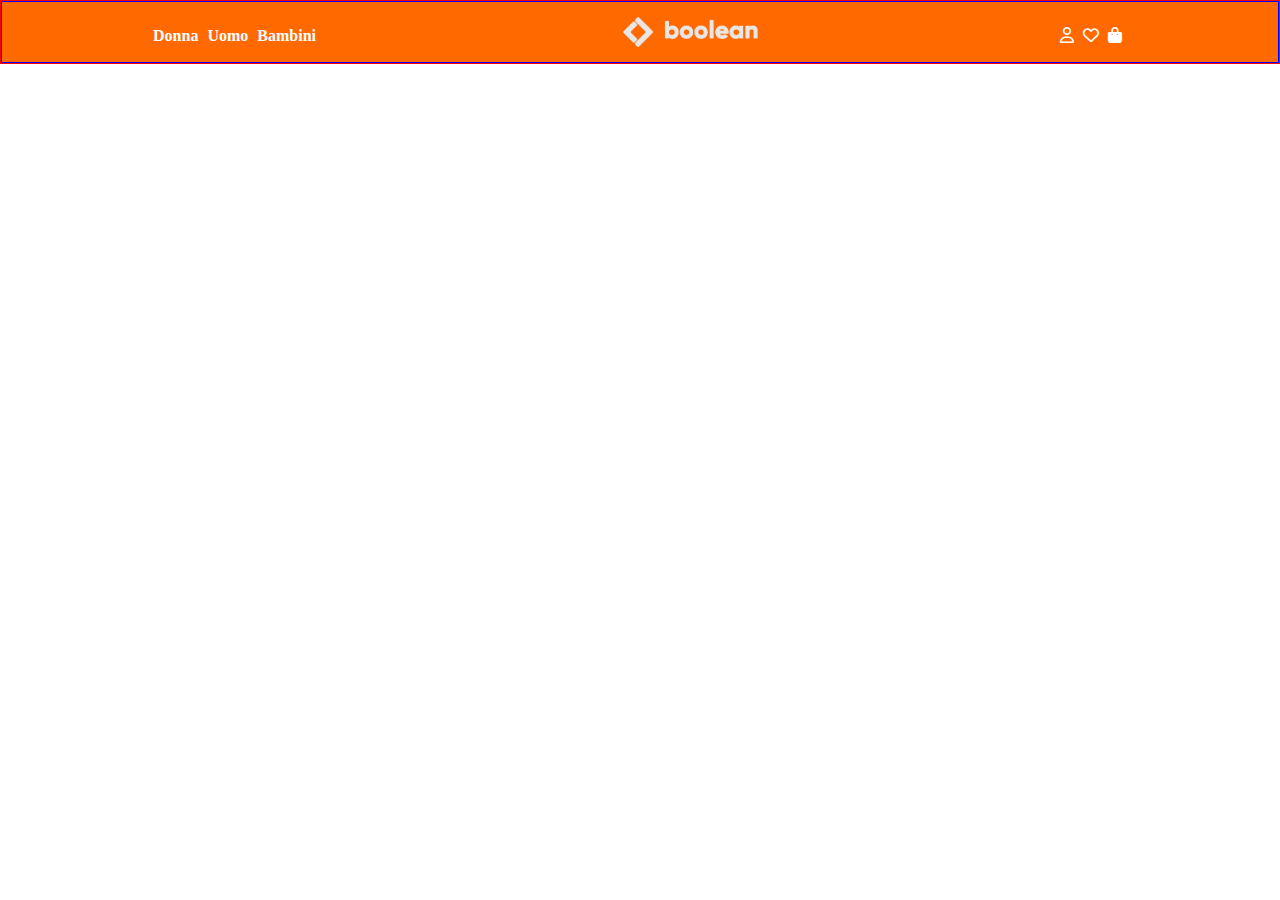
==== index.html @ 09a38544 "ADDED IMGS/INDEX.HTML/STYLE.CSS/HEADER" ====
<!DOCTYPE html>
<html lang="en">
<head>
    <meta charset="UTF-8">
    <meta name="viewport" content="width=device-width, initial-scale=1.0">
    <title>html-css-boolando</title>
    <link rel="stylesheet" href="style.css">
    <link rel="stylesheet" href="https://cdnjs.cloudflare.com/ajax/libs/font-awesome/6.0.0-beta3/css/all.min.css">

       
</head>

<body>
 <div id="container">
    <!--HEADER-->
    <header id="header">
         
        <div class="genere">
          <a id="a" href="">Donna</a>
          <a id="a" href="">Uomo</a>
          <a id="a" href="">Bambini</a>    
        </div>
          <img class="Boolean-logo" src="./img/boolean-logo.png" alt="Boolean-logo">
        <div class="simbolo">
            <a id="a" href=""><i class="far fa-user"></i></a>
            <a id="a" href=""><i class="far fa-heart"></i></a>
            <a id="a" href=""><i class="fas fa-shopping-bag"></i></a>    
        </div>
    </header>
 
 






   <main></main>
   <footer></footer>



 </div>
</body>
</html>
---- style.css ----
/*GENERALE*/
*{margin: 0;
  padding: 0;
  box-sizing: border-box;}
#a{color: white;
   text-decoration: none;
   padding-right: 5px;}
   
.simbolo{ font-size: 16px;}
  
   /*container*/
#container{border: 1px solid red;
           width: 100%;}
 
   /*HEADER*/
#header{border:1px solid blue;
          display: flex;
          justify-content: space-around;
          width: 100%;
          background-color: #FF6900;
          padding: 15px 0;}
   
.Boolean-logo{height: 30px;}

.genere, .simbolo{padding-top: 10px;
                  font-weight: bold;}
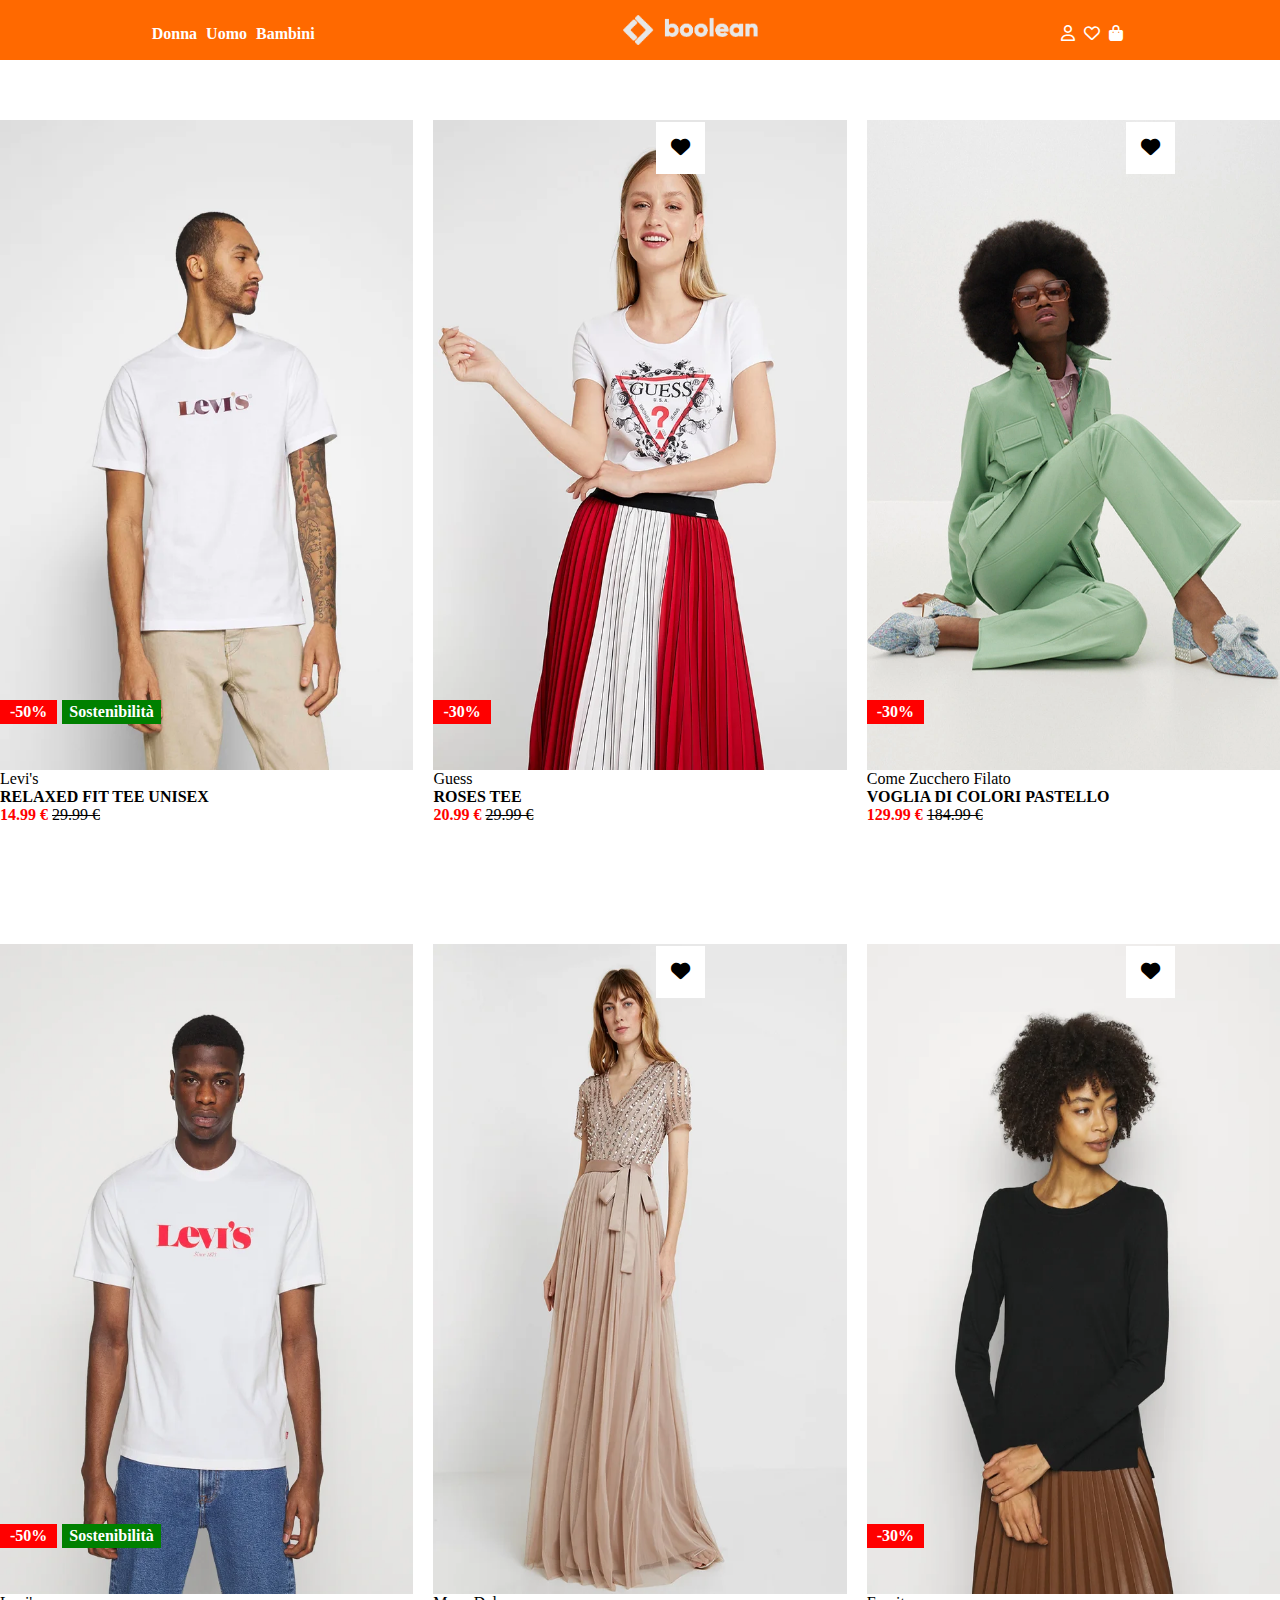
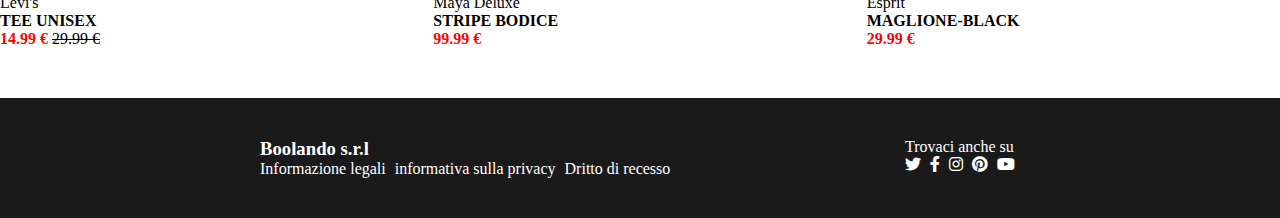
==== commit 5c07babb: "ADDED main+footer" ====
--- a/index.html
+++ b/index.html
@@ -27,16 +27,130 @@
             <a id="a" href=""><i class="fas fa-shopping-bag"></i></a>    
         </div>
     </header>
- 
- 
+     <!--MAIN-->
+    <main id="main">
+      
+       <!--BOX-1-->
+      
+    <div class="box">
+         
+        <!--Imaggine-1-->
+       <div class="div-imaggine">
+         <img class="imaggine" src="./img/1.webp"alt="immagine 1">
+          <img class="seconda-imaggine" src="./img/1b.webp" alt="seconda-imaggine">
+             <p>Levi's <br>
+                <span class="bold">RELAXED FIT TEE UNISEX</span><br>
+                <span class="span-red bold">14.99 &#8364;</span>
+                <span class="span-riga">29.99 &#8364;</span>
+             </p> 
+           <div class="sconto-red-sostenibilità">
+            <p class="sconto-red bold">-50%</p>
+            <p class="sostenibilità bold">Sostenibilità</p>
+           </div>
+         <div class="cuore1"><i class="fas fa-heart"></i></div>
+        </div>
+         
+         
+         <!--Imaggine-2-->
+            <div class="div-imaggine">
+                <img class="imaggine" src="./img/2.webp" alt="immagine 2">
+                <img class="seconda-imaggine" src="./img/2b.webp" alt="seconda-imaggine">
+                <p>Guess<br>
+                    <span class="bold">ROSES TEE</span><br>
+                    <span class="span-red bold">20.99 &#8364;</span>
+                    <span class="span-riga">29.99 &#8364;</span>
+                 </p>   
+               <div class="sconto-red-sostenibilità">
+                    <p class="sconto-red bold">-30%</p>
+               </div>
+               <span class="cuore2 cuore1 "><i class="fas fa-heart"></i><span>
+            </div>
+        <!--Imaggine-3-->
 
+        <div class="div-imaggine">
+            <img class="imaggine" src="./img/3.webp"alt="immagine 3">
+            <img class="seconda-imaggine" src="./img/3b.webp" alt="seconda-imaggine">
+             <p>Come Zucchero Filato <br>
+                <span class="bold">VOGLIA DI COLORI PASTELLO</span><br>
+                <span class="span-red bold">129.99 &#8364;</span>
+                <span class="span-riga">184.99 &#8364;</span>
+             </p>   
+                <div class="sconto-red-sostenibilità">
+                   <p class="sconto-red bold">-30%</p>
+                </div>
+                <span class="cuore3 cuore1"><i class="fas fa-heart"></i><span></span>         
+         </div>
+ </div>
 
+      <!--BOX-2-->
+    
+ <div class="box">
+      <!--Imaggine-1-->
+    <div class="div-imaggine">
+        <img class="imaggine" src="./img/4.webp"alt="immagine 1">
+        <img class="seconda-imaggine" src="./img/4b.webp" alt="seconda-imaggine">
+        <p>Levi's <br>
+           <span class="bold">TEE UNISEX</span><br>
+           <span class="span-red bold">14.99 &#8364;</span>
+           <span class="span-riga">29.99 &#8364;</span>
+        </p> 
+      <div class="sconto-red-sostenibilità">
+       <p class="sconto-red bold">-50%</p>
+       <p class="sostenibilità bold">Sostenibilità</p>
+      </div>
+       <span class="cuore1"><i class="fas fa-heart"></i><span>
+   </div>
+    
+    
+    <!--Imaggine-2-->
+       <div class="div-imaggine ">
+        <img class="imaggine" src="./img/5.webp" alt="immagine 2">
+        <img class="seconda-imaggine" src="./img/5b.webp" alt="seconda-imaggine">
+           <p>Maya Deluxe<br>
+               <span class="bold">STRIPE BODICE</span><br>
+               <span class="span-red bold">99.99 &#8364;</span>
+            </p>   
+            <span class="cuore2 cuore1"><i class="fas fa-heart"></i><span>
+        </div>
+   <!--Imaggine-3-->
 
+   <div class="div-imaggine">
+    <img class="imaggine" src="./img/6.webp" alt="immagine 3">
+    <img class="seconda-imaggine" src="./img/6b.webp" alt="seconda-imaggine">
+        <p>Esprit <br>
+           <span class="bold">MAGLIONE-BLACK</span><br>
+           <span class="span-red bold">29.99 &#8364;</span>
+        </p>   
+           <div class="sconto-red-sostenibilità">
+              <p class="sconto-red bold">-30%</p>
+           </div> 
+           <span class="cuore3 cuore1"><i class="fas fa-heart"></i><span></span>        
+    </div>
+</div>
 
-
-
-   <main></main>
-   <footer></footer>
+</main>
+   
+   
+   <footer>
+    <div class="footer">
+        <div class="left-footer">
+          <h3 class="boolando">Boolando s.r.l</h3> 
+          <a id="a" href=""> Informazione legali </a> 
+          <a id="a" href="">informativa sulla privacy</a>
+          <a id="a" href="" > Dritto di recesso</a>
+      </div>
+     <div class="right-footer">
+        <p class="p-footer" >Trovaci anche su</p>
+     <ul class="footer-list"> 
+         <a  id="a" href=""><i class="fab fa-twitter"></i></a>
+         <a  id="a" href=""><i class="fab fa-facebook-f"></i></a>
+         <a  id="a" href=""><i class="fab fa-instagram"></i></a>
+         <a  id="a" href=""><i class="fab fa-pinterest"></i></a>
+         <a  id="a" href=""><i class="fab fa-youtube"></i></a>
+     </ul>
+   </div>
+    </div>
+   </footer>
 
 
 
--- a/style.css
+++ b/style.css
@@ -10,18 +10,91 @@
 .simbolo{ font-size: 16px;}
   
    /*container*/
-#container{border: 1px solid red;
-           width: 100%;}
+#container{width: 100%;}
  
    /*HEADER*/
-#header{border:1px solid blue;
-          display: flex;
+#header{  display: flex;
           justify-content: space-around;
           width: 100%;
           background-color: #FF6900;
-          padding: 15px 0;}
+          padding: 15px 0;
+         position: fixed;
+         z-index: 1;
+        margin-bottom: 30px;}
    
 .Boolean-logo{height: 30px;}
 
 .genere, .simbolo{padding-top: 10px;
-                  font-weight: bold;}       +                  font-weight: bold;} 
+   /*END-HEADER*/      
+   
+   /*Main*/
+
+ .box{display: flex;
+       gap: 20px;
+       justify-content: center;
+       width: 100%;
+       padding-top: 70px;
+      position: relative;}
+       
+.div-imaggine .imaggine{display: block;
+        width: 100%;}
+ .div-imaggine .imaggine{display: block;
+        width: 100%;}
+  
+  .imaggine{height: 700px;
+             padding-top: 50px;}
+   
+  .bold{font-weight: bold;}
+  .span-red{color: red;}
+  .span-riga{text-decoration: line-through;}
+
+  .sconto-red{color: white;
+              background-color: red;
+              text-align: center;
+              padding: 3px 10px;  }
+  .sostenibilità{color: white;
+                 background-color: green;
+                 text-align: center;
+                 padding: 3px 7px;}
+
+   .sconto-red-sostenibilità{display: flex;
+                            gap: 5px;
+                         position: absolute;
+                         bottom: 100px;}
+    .cuore1{background-color: white;
+        position: absolute;
+        bottom: 650px;
+        left: 656px;
+        padding: 15px 15px;
+        font-size: larger;}
+    .cuore2{left:1126px;}
+    .cuore3{ left:1596px ;}
+     
+   
+    .seconda-imaggine{ position: absolute;
+     height: 650px;
+     bottom: 53px;
+    display: none;
+     margin-top: 50px;}
+    
+    
+    
+    /*HOVER*/
+    .div-imaggine:hover .seconda-imaggine{display: block;}
+     .div-imaggine:hover .cuore1 {color: red;}
+
+
+     /*FOOTER*/
+
+     .footer{background-color: #1A1A1A;
+           display: flex; 
+           justify-content: space-between ;
+           padding: 40px 260px; 
+           margin-top: 50px;         
+        }
+    .boolando{ color: white;
+             font-weight: bolder;
+             }
+
+    .p-footer{color: white;} 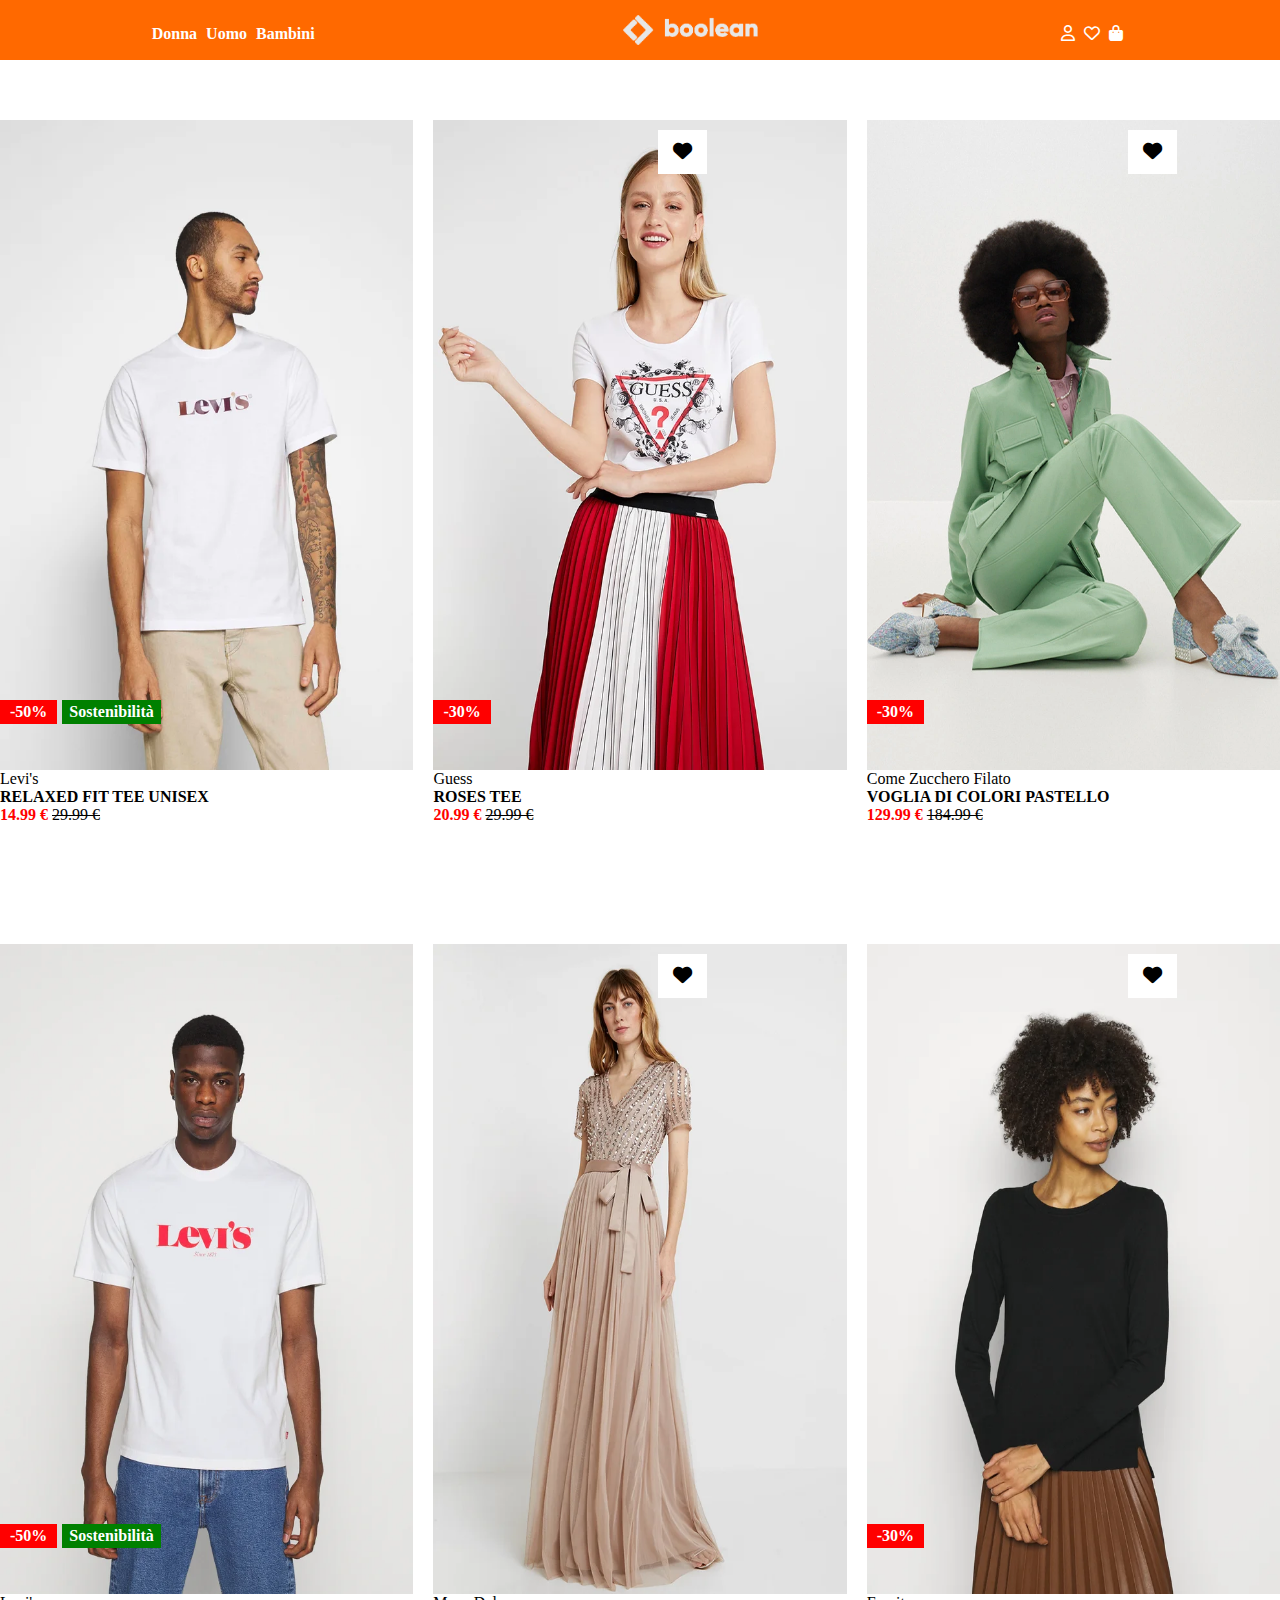
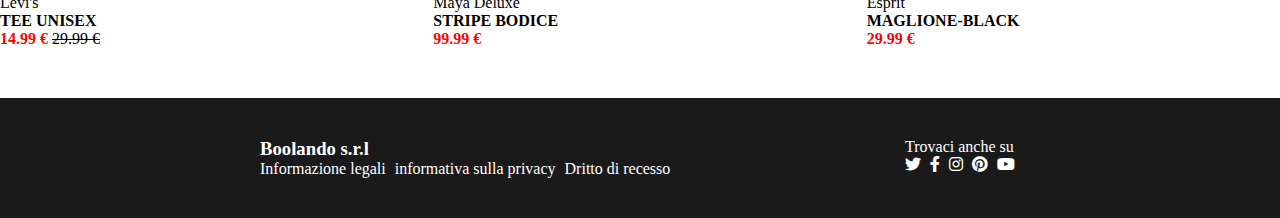
==== commit a9fb1bef: "END-html-css-boolando" ====
--- a/index.html
+++ b/index.html
@@ -5,6 +5,7 @@
     <meta name="viewport" content="width=device-width, initial-scale=1.0">
     <title>html-css-boolando</title>
     <link rel="stylesheet" href="style.css">
+    <!--icon-link-->
     <link rel="stylesheet" href="https://cdnjs.cloudflare.com/ajax/libs/font-awesome/6.0.0-beta3/css/all.min.css">
 
        
@@ -36,8 +37,8 @@
          
         <!--Imaggine-1-->
        <div class="div-imaggine">
-         <img class="imaggine" src="./img/1.webp"alt="immagine 1">
-          <img class="seconda-imaggine" src="./img/1b.webp" alt="seconda-imaggine">
+        <img class="imaggine" src="./img/1.webp"alt="immagine 1">
+          <a href="seconda-pagina.html"><img class="seconda-imaggine" src="./img/1b.webp" alt="seconda-imaggine"></a>
              <p>Levi's <br>
                 <span class="bold">RELAXED FIT TEE UNISEX</span><br>
                 <span class="span-red bold">14.99 &#8364;</span>
@@ -54,7 +55,7 @@
          <!--Imaggine-2-->
             <div class="div-imaggine">
                 <img class="imaggine" src="./img/2.webp" alt="immagine 2">
-                <img class="seconda-imaggine" src="./img/2b.webp" alt="seconda-imaggine">
+                <a href="seconda-pagina.html"><img class="seconda-imaggine" src="./img/2b.webp" alt="seconda-imaggine"></a>
                 <p>Guess<br>
                     <span class="bold">ROSES TEE</span><br>
                     <span class="span-red bold">20.99 &#8364;</span>
@@ -69,7 +70,7 @@
 
         <div class="div-imaggine">
             <img class="imaggine" src="./img/3.webp"alt="immagine 3">
-            <img class="seconda-imaggine" src="./img/3b.webp" alt="seconda-imaggine">
+            <a href="seconda-pagina.html"> <img class="seconda-imaggine" src="./img/3b.webp"    alt="seconda-imaggine"></a>
              <p>Come Zucchero Filato <br>
                 <span class="bold">VOGLIA DI COLORI PASTELLO</span><br>
                 <span class="span-red bold">129.99 &#8364;</span>
@@ -88,7 +89,7 @@
       <!--Imaggine-1-->
     <div class="div-imaggine">
         <img class="imaggine" src="./img/4.webp"alt="immagine 1">
-        <img class="seconda-imaggine" src="./img/4b.webp" alt="seconda-imaggine">
+        <a href="seconda-pagina.html"> <img class="seconda-imaggine" src="./img/4b.webp" alt="seconda-imaggine"></a>
         <p>Levi's <br>
            <span class="bold">TEE UNISEX</span><br>
            <span class="span-red bold">14.99 &#8364;</span>
@@ -105,7 +106,7 @@
     <!--Imaggine-2-->
        <div class="div-imaggine ">
         <img class="imaggine" src="./img/5.webp" alt="immagine 2">
-        <img class="seconda-imaggine" src="./img/5b.webp" alt="seconda-imaggine">
+        <a href="seconda-pagina.html"><img class="seconda-imaggine" src="./img/5b.webp" alt="seconda-imaggine"></a>
            <p>Maya Deluxe<br>
                <span class="bold">STRIPE BODICE</span><br>
                <span class="span-red bold">99.99 &#8364;</span>
@@ -116,7 +117,7 @@
 
    <div class="div-imaggine">
     <img class="imaggine" src="./img/6.webp" alt="immagine 3">
-    <img class="seconda-imaggine" src="./img/6b.webp" alt="seconda-imaggine">
+    <a href="seconda-pagina.html"> <img class="seconda-imaggine" src="./img/6b.webp" alt="seconda-imaggine"></a>
         <p>Esprit <br>
            <span class="bold">MAGLIONE-BLACK</span><br>
            <span class="span-red bold">29.99 &#8364;</span>
@@ -130,7 +131,7 @@
 
 </main>
    
-   
+   <!--Footer-->
    <footer>
     <div class="footer">
         <div class="left-footer">
--- a/style.css
+++ b/style.css
@@ -6,11 +6,12 @@
 #a{color: white;
    text-decoration: none;
    padding-right: 5px;}
-   
+
 .simbolo{ font-size: 16px;}
   
    /*container*/
-#container{width: 100%;}
+#container{width: 100%;
+  flex-wrap: wrap;}
  
    /*HEADER*/
 #header{  display: flex;
@@ -65,11 +66,11 @@
     .cuore1{background-color: white;
         position: absolute;
         bottom: 650px;
-        left: 656px;
-        padding: 15px 15px;
+        left: 658px;
+        padding: 11px 15px;
         font-size: larger;}
-    .cuore2{left:1126px;}
-    .cuore3{ left:1596px ;}
+    .cuore2{left:1128px;}
+    .cuore3{ left:1598px ;}
      
    
     .seconda-imaggine{ position: absolute;
@@ -83,7 +84,7 @@
     /*HOVER*/
     .div-imaggine:hover .seconda-imaggine{display: block;}
      .div-imaggine:hover .cuore1 {color: red;}
-
+     #a:hover{font-size: 150%;}  
 
      /*FOOTER*/
 
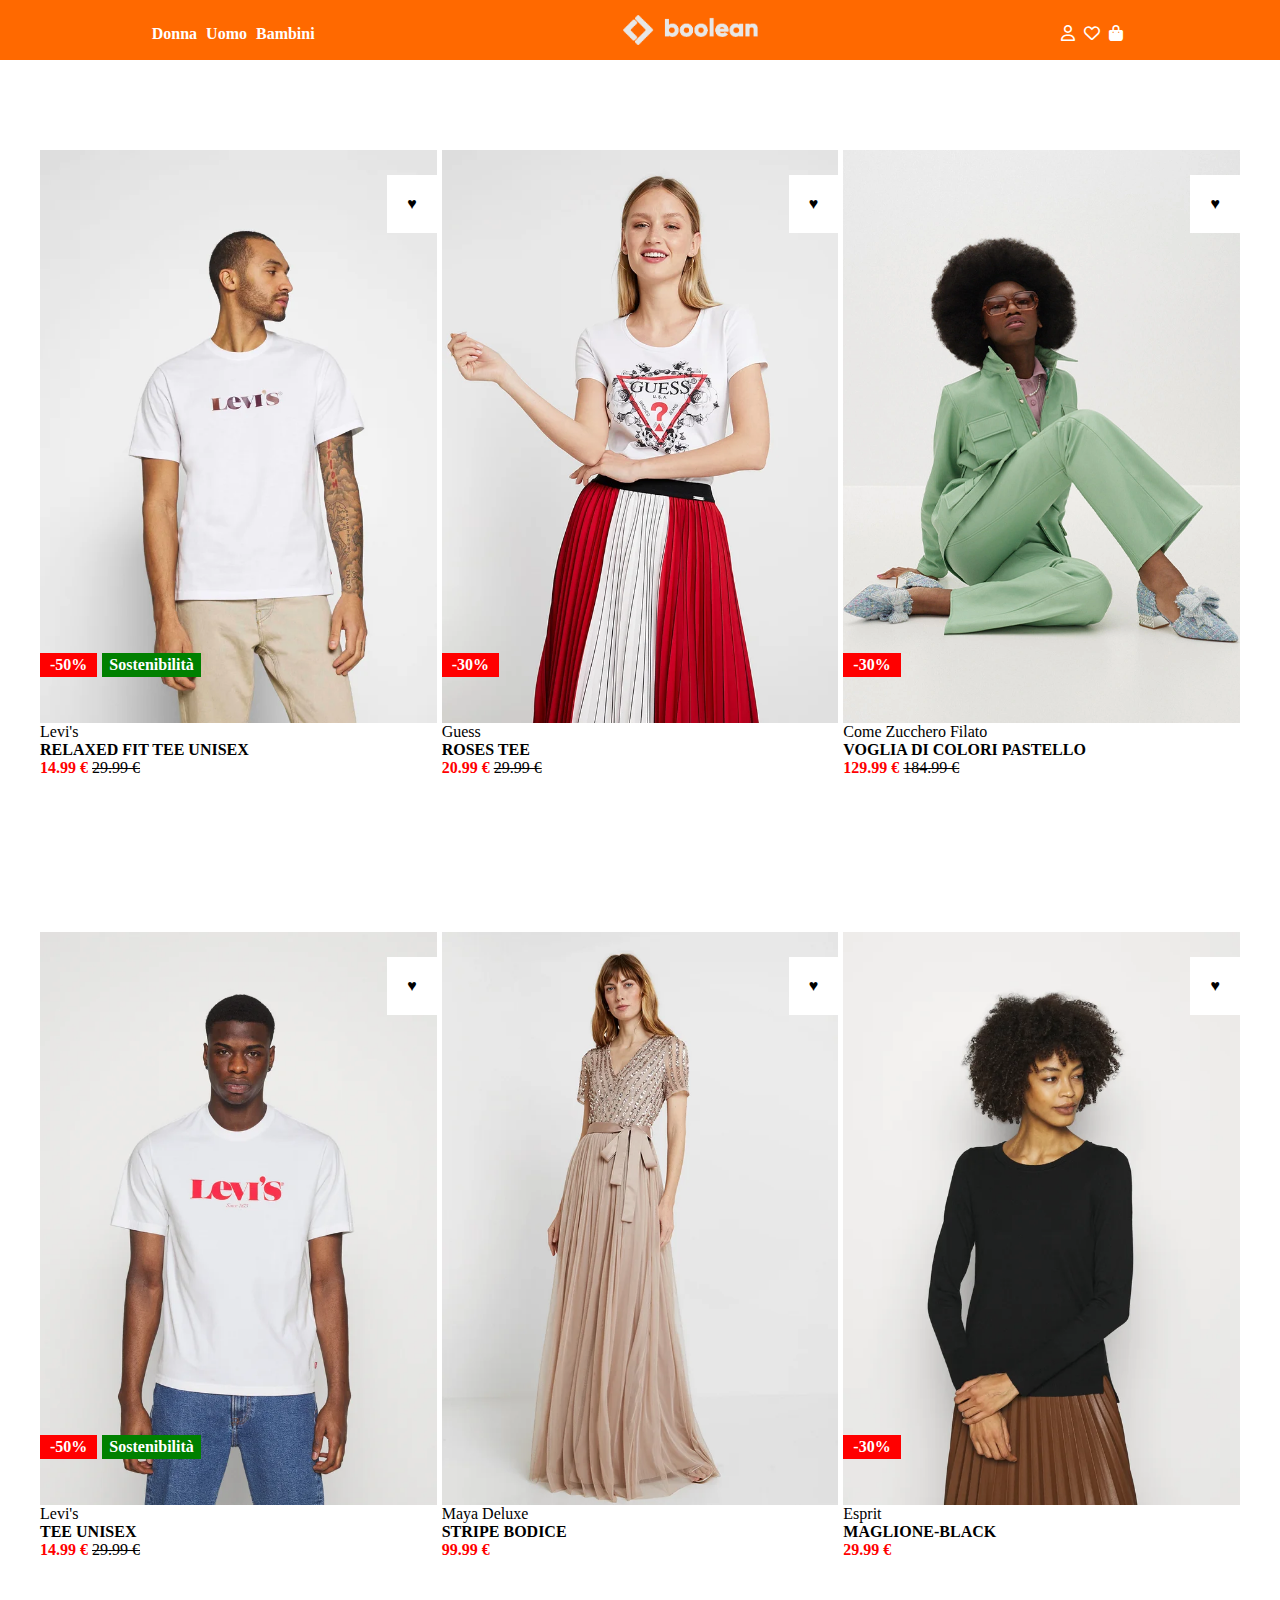
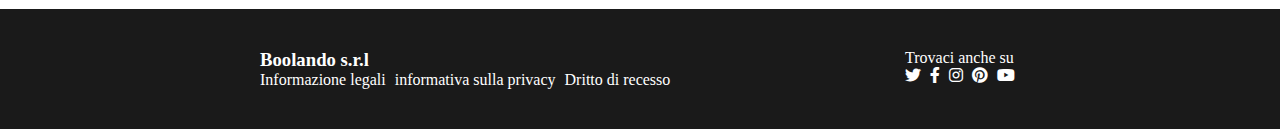
==== commit 571816b0: "miglioramento codici" ====
--- a/index.html
+++ b/index.html
@@ -12,7 +12,7 @@
 </head>
 
 <body>
- <div id="container">
+
     <!--HEADER-->
     <header id="header">
          
@@ -28,34 +28,37 @@
             <a id="a" href=""><i class="fas fa-shopping-bag"></i></a>    
         </div>
     </header>
-     <!--MAIN-->
-    <main id="main">
+    
+    
+    <!--MAIN-->
+    <main class=" debug">
       
        <!--BOX-1-->
       
-    <div class="box">
-         
-        <!--Imaggine-1-->
-       <div class="div-imaggine">
-        <img class="imaggine" src="./img/1.webp"alt="immagine 1">
-          <a href="seconda-pagina.html"><img class="seconda-imaggine" src="./img/1b.webp" alt="seconda-imaggine"></a>
+    <div class="box  ">
+              <!--Imaggine-1-->
+       <div class="div-imaggine debug ">
+        <img  src="./img/1.webp"alt="immagine 1">
+       <a href="prima-pagina.html"> <img class="seconda-imaggine" src="./img/1b.webp" alt="immagine 2"></a>
+             
              <p>Levi's <br>
                 <span class="bold">RELAXED FIT TEE UNISEX</span><br>
                 <span class="span-red bold">14.99 &#8364;</span>
                 <span class="span-riga">29.99 &#8364;</span>
              </p> 
+          
            <div class="sconto-red-sostenibilità">
             <p class="sconto-red bold">-50%</p>
             <p class="sostenibilità bold">Sostenibilità</p>
            </div>
-         <div class="cuore1"><i class="fas fa-heart"></i></div>
+           <div class="cuore">&hearts;</div>
         </div>
          
          
          <!--Imaggine-2-->
-            <div class="div-imaggine">
-                <img class="imaggine" src="./img/2.webp" alt="immagine 2">
-                <a href="seconda-pagina.html"><img class="seconda-imaggine" src="./img/2b.webp" alt="seconda-imaggine"></a>
+            <div class="div-imaggine debug">
+                <img  src="./img/2.webp" alt="immagine 2">
+                <a href="seconda-pagina.html"><img class="seconda-imaggine"  src="./img/2b.webp" alt="immagine 2"></a>
                 <p>Guess<br>
                     <span class="bold">ROSES TEE</span><br>
                     <span class="span-red bold">20.99 &#8364;</span>
@@ -64,13 +67,13 @@
                <div class="sconto-red-sostenibilità">
                     <p class="sconto-red bold">-30%</p>
                </div>
-               <span class="cuore2 cuore1 "><i class="fas fa-heart"></i><span>
+               <div class="cuore">&hearts;</div>
             </div>
         <!--Imaggine-3-->
 
-        <div class="div-imaggine">
-            <img class="imaggine" src="./img/3.webp"alt="immagine 3">
-            <a href="seconda-pagina.html"> <img class="seconda-imaggine" src="./img/3b.webp"    alt="seconda-imaggine"></a>
+        <div class="div-imaggine debug">
+            <img  src="./img/3.webp"alt="immagine 3">
+           <a href="terza-pagina.html"> <img class="seconda-imaggine"  src="./img/3b.webp"alt="immagine 3"></a>
              <p>Come Zucchero Filato <br>
                 <span class="bold">VOGLIA DI COLORI PASTELLO</span><br>
                 <span class="span-red bold">129.99 &#8364;</span>
@@ -78,18 +81,16 @@
              </p>   
                 <div class="sconto-red-sostenibilità">
                    <p class="sconto-red bold">-30%</p>
-                </div>
-                <span class="cuore3 cuore1"><i class="fas fa-heart"></i><span></span>         
+                </div>      
+                <div class="cuore">&hearts;</div>  
          </div>
- </div>
-
-      <!--BOX-2-->
+ <!--BOX-2-->
     
- <div class="box">
       <!--Imaggine-1-->
     <div class="div-imaggine">
-        <img class="imaggine" src="./img/4.webp"alt="immagine 1">
-        <a href="seconda-pagina.html"> <img class="seconda-imaggine" src="./img/4b.webp" alt="seconda-imaggine"></a>
+        <img  src="./img/4.webp"alt="immagine 1">
+       <a href="quarta-pagina.html"> <img class="seconda-imaggine"  src="./img/4b.webp"alt="immagine 1"></a>
+        
         <p>Levi's <br>
            <span class="bold">TEE UNISEX</span><br>
            <span class="span-red bold">14.99 &#8364;</span>
@@ -99,35 +100,40 @@
        <p class="sconto-red bold">-50%</p>
        <p class="sostenibilità bold">Sostenibilità</p>
       </div>
-       <span class="cuore1"><i class="fas fa-heart"></i><span>
+      <div class="cuore">&hearts;</div>
    </div>
     
     
     <!--Imaggine-2-->
        <div class="div-imaggine ">
-        <img class="imaggine" src="./img/5.webp" alt="immagine 2">
-        <a href="seconda-pagina.html"><img class="seconda-imaggine" src="./img/5b.webp" alt="seconda-imaggine"></a>
+        <img  src="./img/5.webp" alt="immagine 2">
+       <a href="quinta-pagina.html"> <img  class="seconda-imaggine" src="./img/5b.webp" alt="immagine 2"></a>
+
+        
            <p>Maya Deluxe<br>
                <span class="bold">STRIPE BODICE</span><br>
                <span class="span-red bold">99.99 &#8364;</span>
-            </p>   
-            <span class="cuore2 cuore1"><i class="fas fa-heart"></i><span>
+            </p> 
+            <div class="cuore">&hearts;</div>  
         </div>
    <!--Imaggine-3-->
 
-   <div class="div-imaggine">
-    <img class="imaggine" src="./img/6.webp" alt="immagine 3">
-    <a href="seconda-pagina.html"> <img class="seconda-imaggine" src="./img/6b.webp" alt="seconda-imaggine"></a>
+      <div class="div-imaggine">
+   
+      
+      <img src="./img/6.webp" alt="immagine 3">
+      <a href="sesta-pagina.html"><img class="seconda-imaggine" src="./img/6b.webp" alt="immagine 3"></a>
+     
         <p>Esprit <br>
            <span class="bold">MAGLIONE-BLACK</span><br>
            <span class="span-red bold">29.99 &#8364;</span>
         </p>   
            <div class="sconto-red-sostenibilità">
               <p class="sconto-red bold">-30%</p>
-           </div> 
-           <span class="cuore3 cuore1"><i class="fas fa-heart"></i><span></span>        
+           </div>   
+           <div class="cuore">&hearts;</div>     
     </div>
-</div>
+   </div>
 
 </main>
    
@@ -155,6 +161,6 @@
 
 
 
- </div>
+ 
 </body>
 </html>--- a/style.css
+++ b/style.css
@@ -9,10 +9,9 @@
 
 .simbolo{ font-size: 16px;}
   
+.flex-wrap{flex-wrap: wrap;}
    /*container*/
-#container{width: 100%;
-  flex-wrap: wrap;}
- 
+
    /*HEADER*/
 #header{  display: flex;
           justify-content: space-around;
@@ -20,28 +19,27 @@
           background-color: #FF6900;
           padding: 15px 0;
          position: fixed;
-         z-index: 1;
-        margin-bottom: 30px;}
+        z-index: 10000;}
    
 .Boolean-logo{height: 30px;}
-
+/*.debug{border: 1px solid red;}*/
 .genere, .simbolo{padding-top: 10px;
                   font-weight: bold;} 
    /*END-HEADER*/      
    
    /*Main*/
-
+ main{ margin: 0px auto;
+   max-width: 1200px;}
+ 
  .box{display: flex;
-       gap: 20px;
-       justify-content: center;
-       width: 100%;
-       padding-top: 70px;
-      position: relative;}
+       gap: 5px;
+      flex-wrap: wrap;}
        
-.div-imaggine .imaggine{display: block;
-        width: 100%;}
- .div-imaggine .imaggine{display: block;
-        width: 100%;}
+.div-imaggine img{display: block;
+        width: 100%; 
+      margin-top: 150px;}
+ .div-imaggine {width: calc(( 100% - 10px ) / 3);
+               position: relative;}
   
   .imaggine{height: 700px;
              padding-top: 50px;}
@@ -59,31 +57,32 @@
                  text-align: center;
                  padding: 3px 7px;}
 
-   .sconto-red-sostenibilità{display: flex;
+   .sconto-red-sostenibilità{
                             gap: 5px;
                          position: absolute;
-                         bottom: 100px;}
-    .cuore1{background-color: white;
-        position: absolute;
-        bottom: 650px;
-        left: 658px;
-        padding: 11px 15px;
-        font-size: larger;}
-    .cuore2{left:1128px;}
-    .cuore3{ left:1598px ;}
-     
+                         bottom: 100px;
+                         display: flex;}
+
    
-    .seconda-imaggine{ position: absolute;
-     height: 650px;
-     bottom: 53px;
-    display: none;
-     margin-top: 50px;}
+   .div-imaggine img.seconda-imaggine{ position: absolute;
+     top: 0;
+     left: 0;
+     display: none;
+}
     
-    
+     .cuore{ text-align: right;
+            background-color: rgb(255, 255, 255);
+           position: absolute;
+           bottom: 70%;
+           right: 0%;
+           padding: 20px;
+         
+  }
+            
     
     /*HOVER*/
     .div-imaggine:hover .seconda-imaggine{display: block;}
-     .div-imaggine:hover .cuore1 {color: red;}
+     .div-imaggine:hover .cuore {color: red;}
      #a:hover{font-size: 150%;}  
 
      /*FOOTER*/
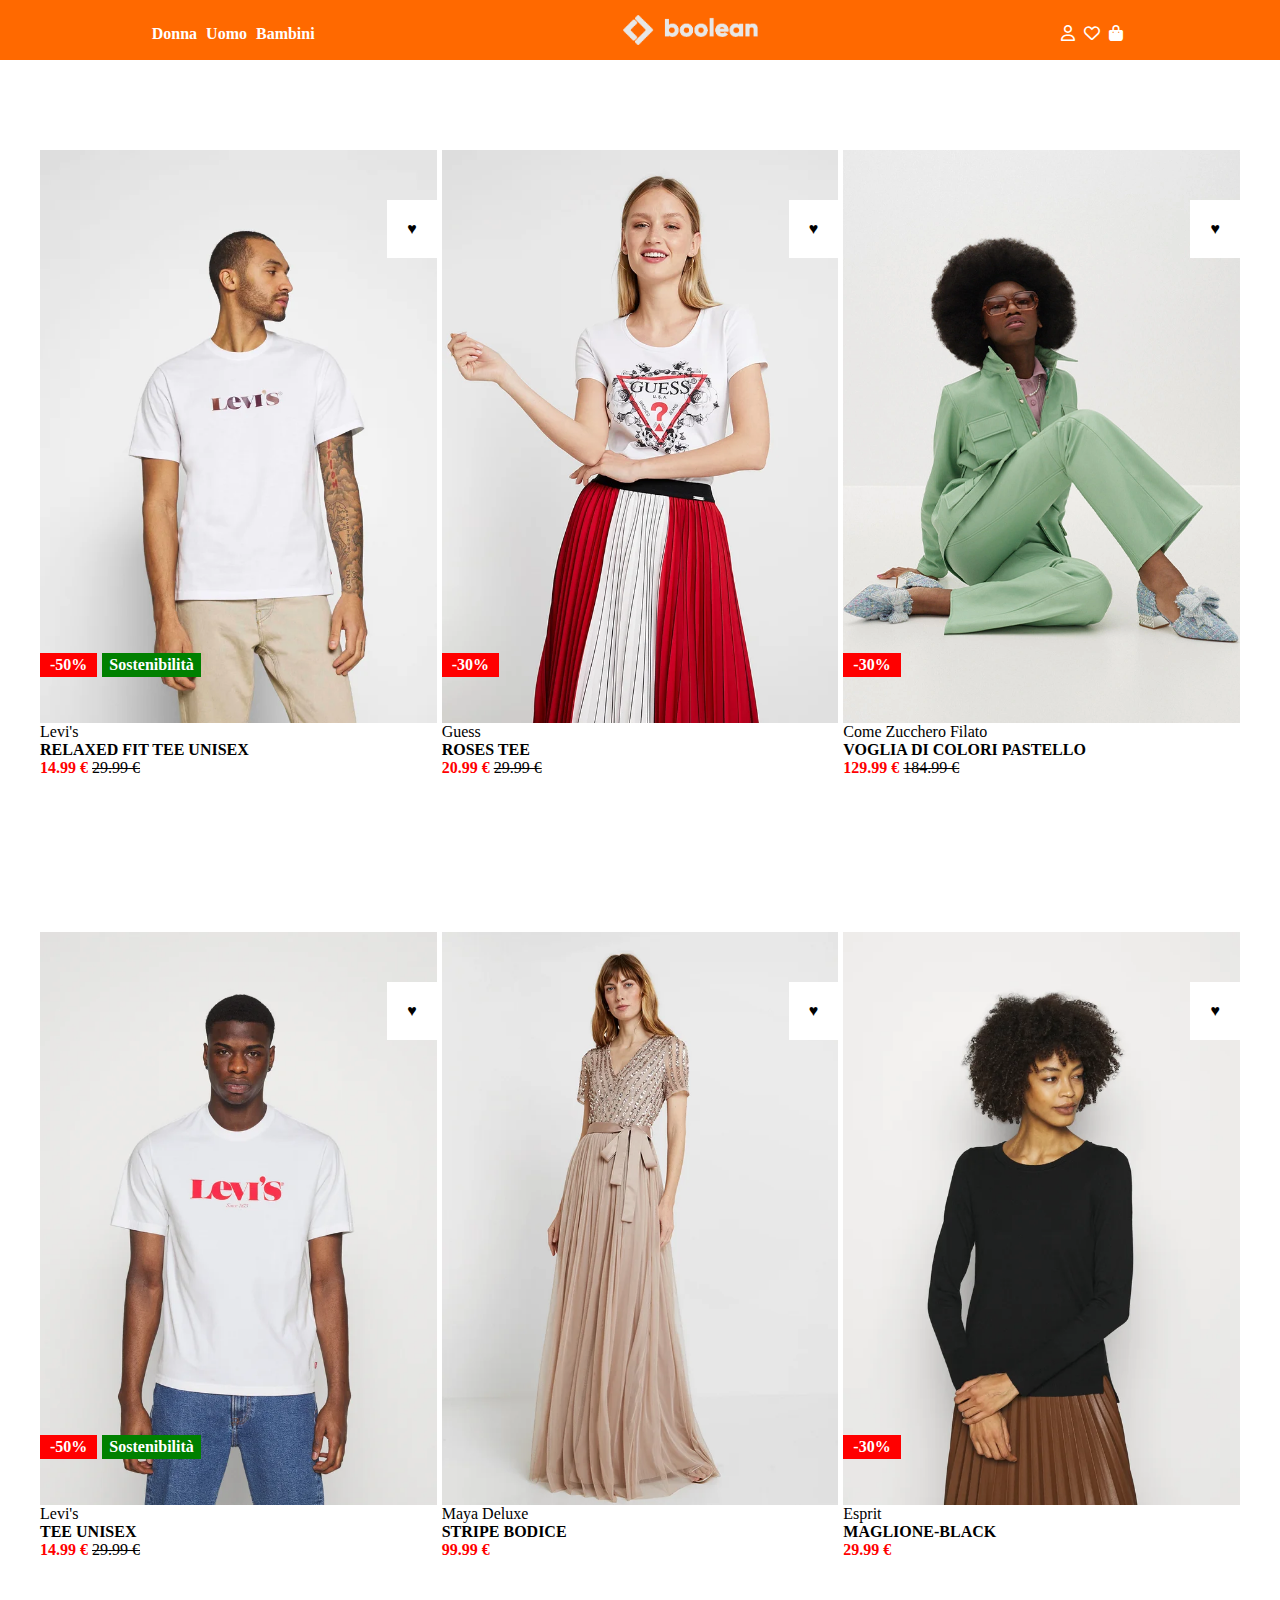
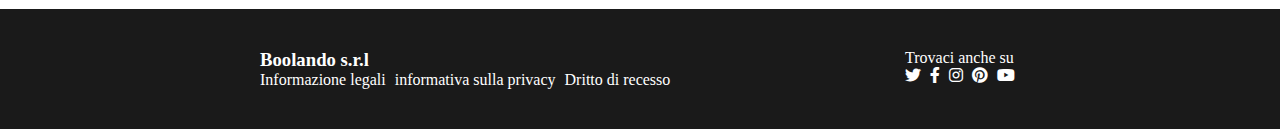
==== commit 5358ae3d: "miglioramento codici (responsiveness)" ====
--- a/index.html
+++ b/index.html
@@ -50,9 +50,11 @@
            <div class="sconto-red-sostenibilità">
             <p class="sconto-red bold">-50%</p>
             <p class="sostenibilità bold">Sostenibilità</p>
-           </div>
-           <div class="cuore">&hearts;</div>
-        </div>
+           
+           
+       </div>
+       <div class="cuore">&hearts;</div>
+         </div>
          
          
          <!--Imaggine-2-->
--- a/style.css
+++ b/style.css
@@ -73,10 +73,10 @@
      .cuore{ text-align: right;
             background-color: rgb(255, 255, 255);
            position: absolute;
-           bottom: 70%;
            right: 0%;
            padding: 20px;
-         
+           top: 200px;
+          
   }
             
     
